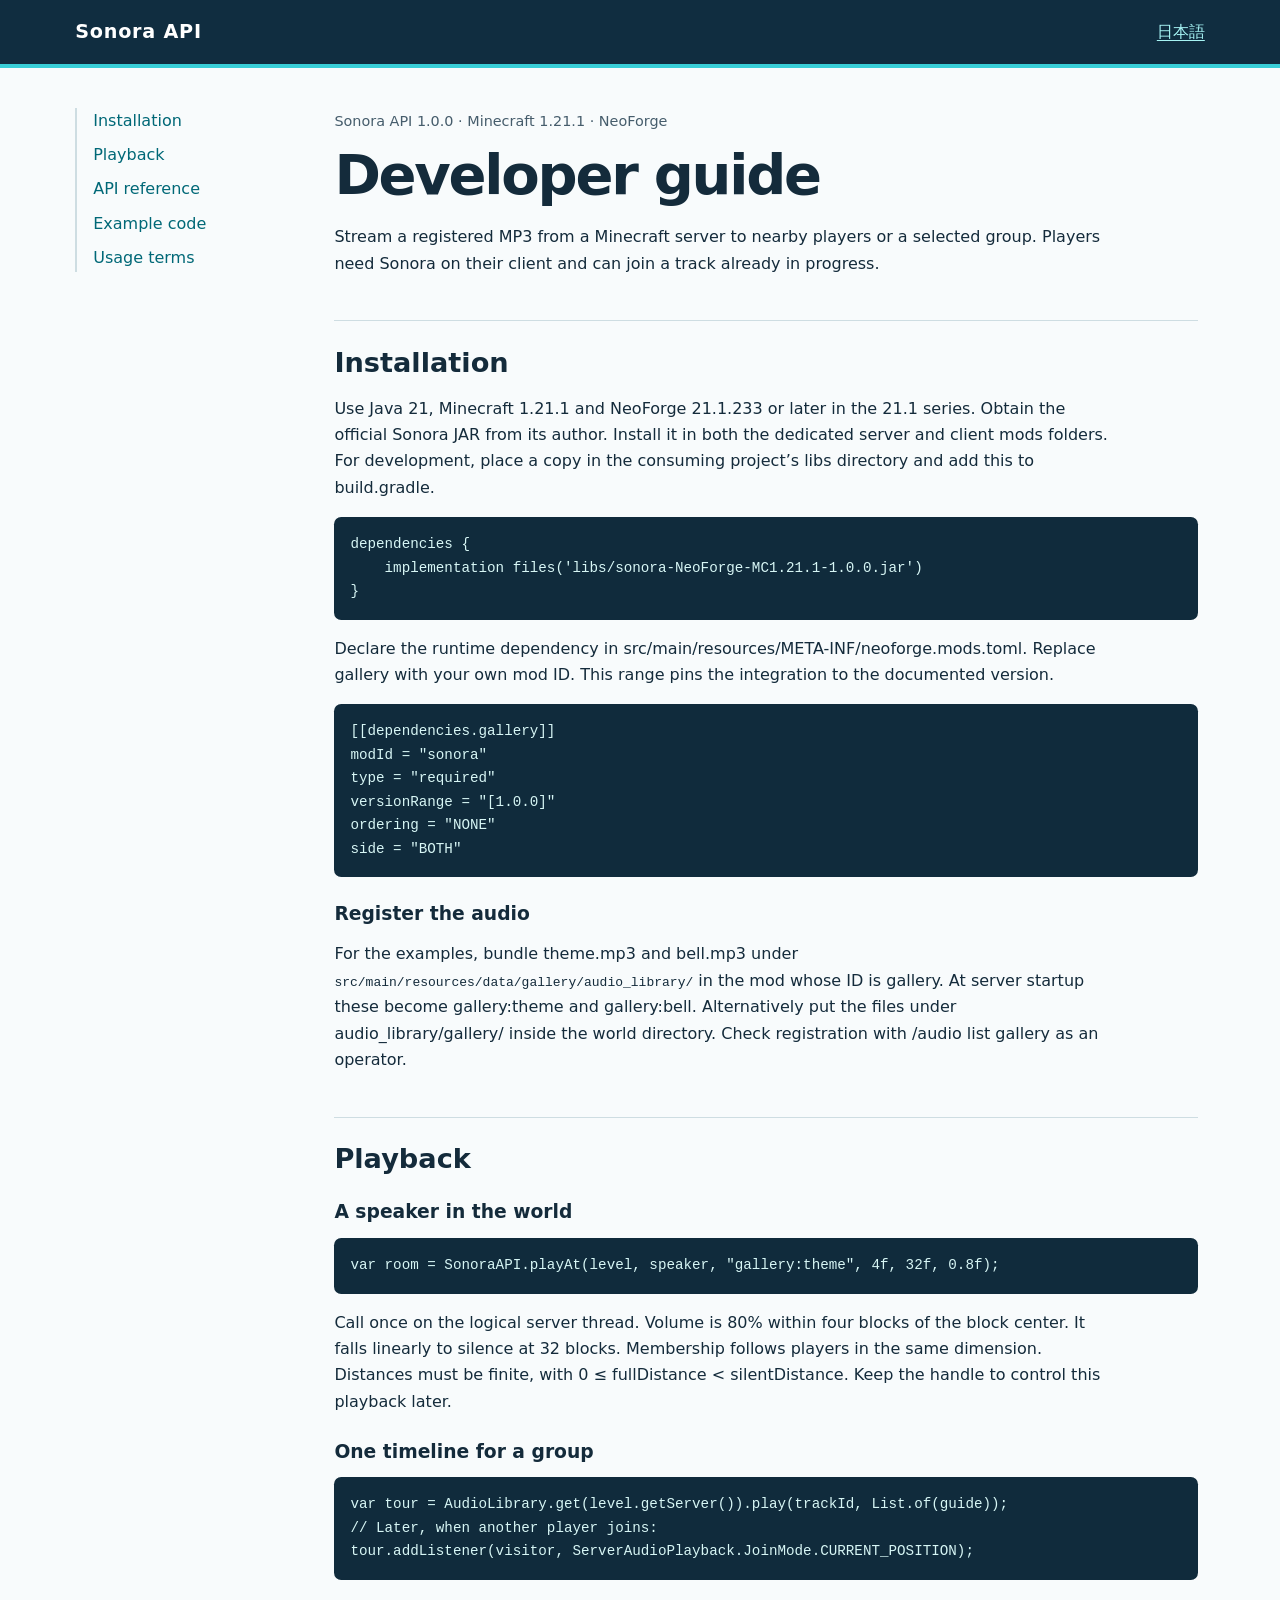
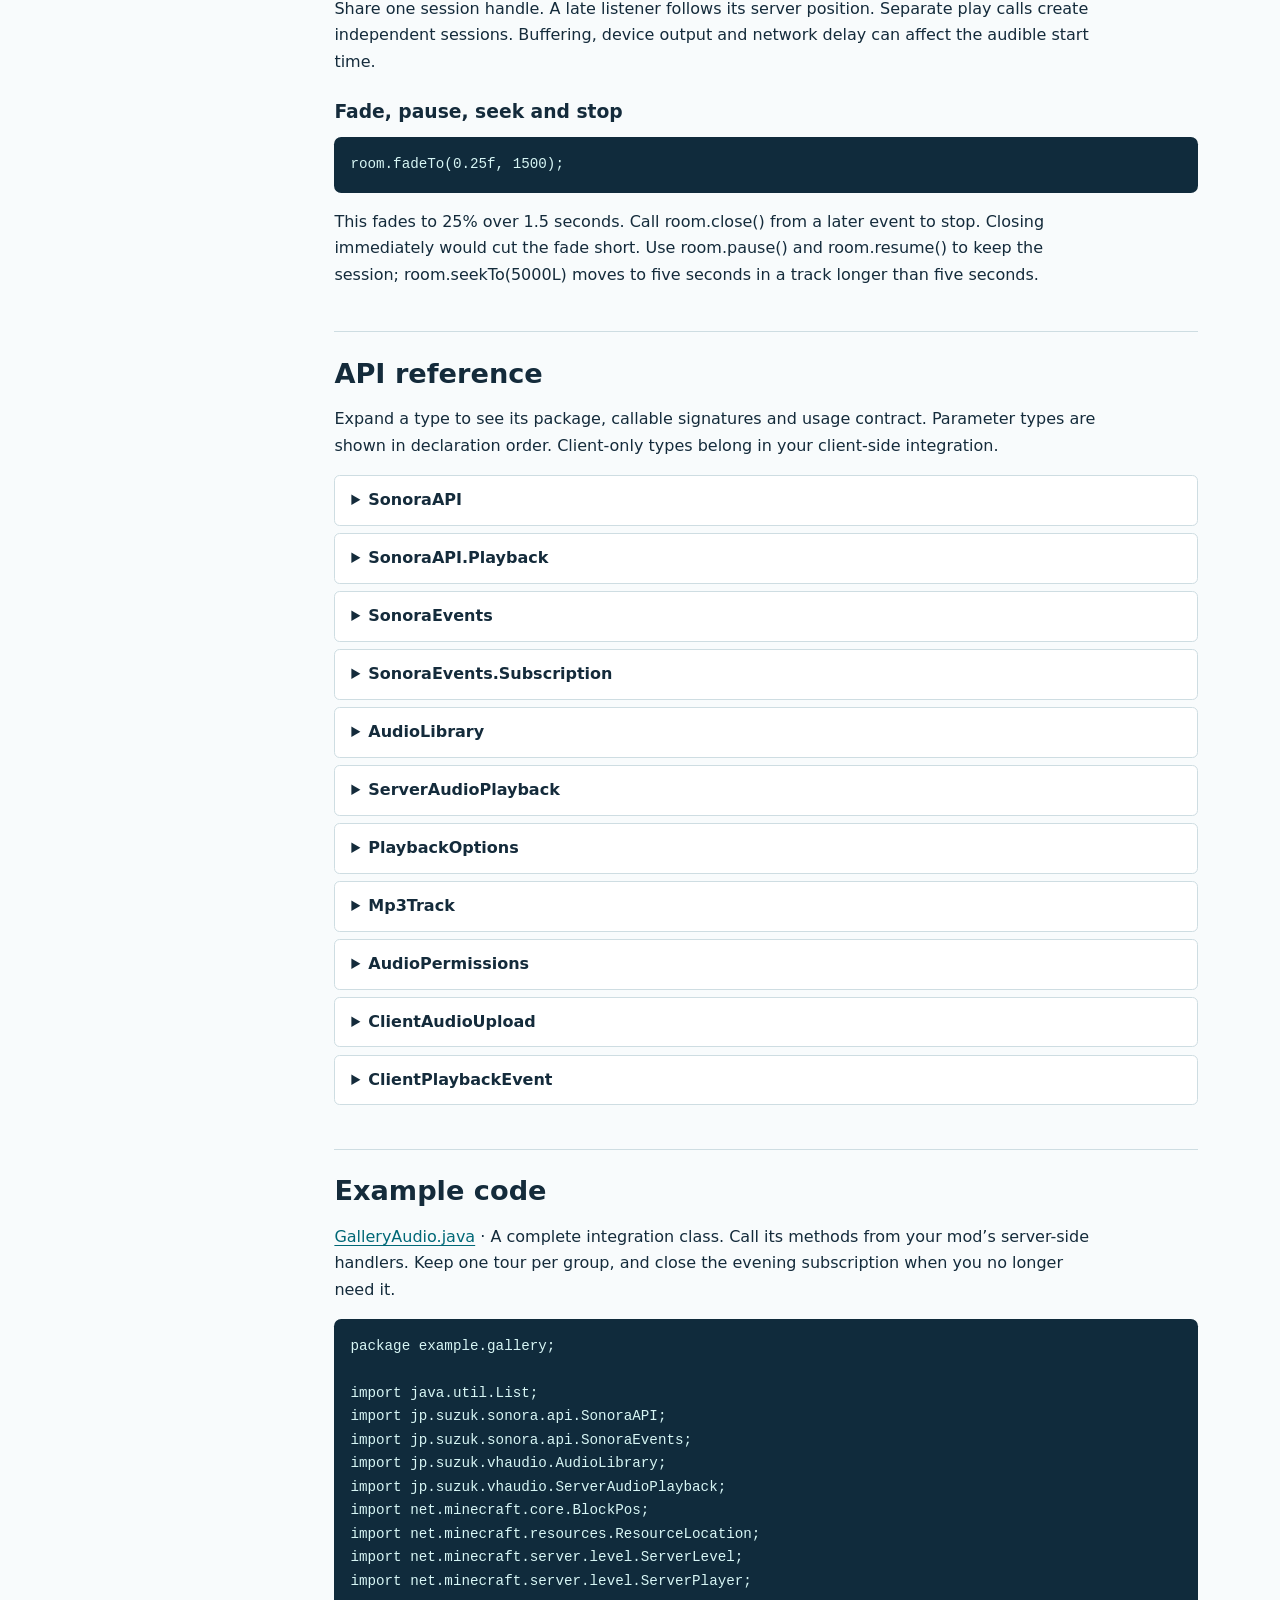
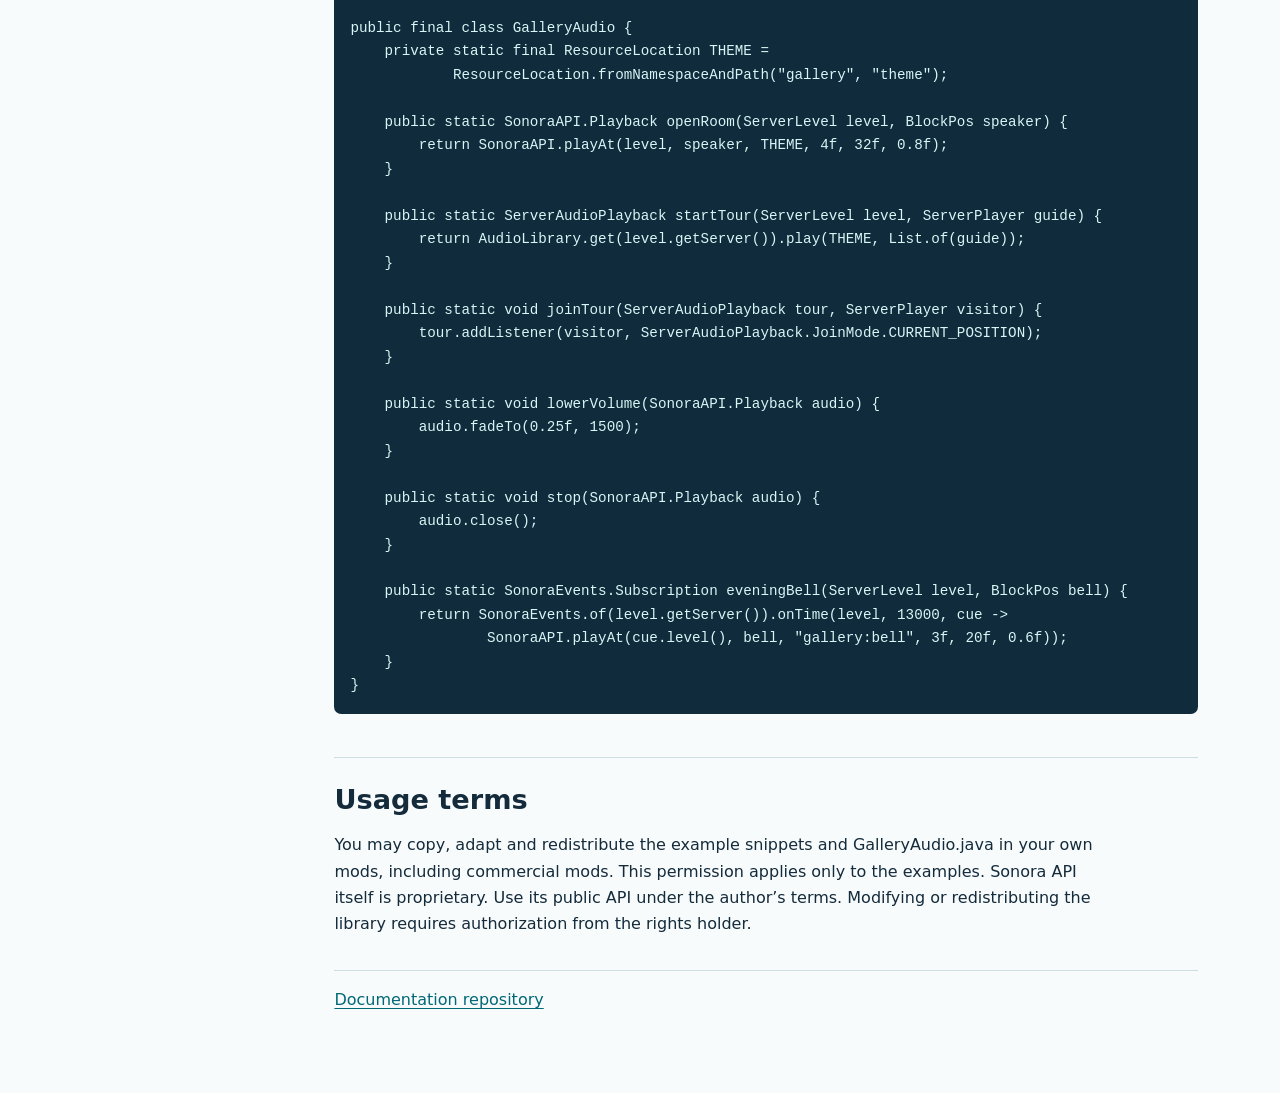
==== docs/index.html @ 4fa34642 "Document Sonora API 1.0.0 for NeoForge in English and Japanese" ====
<!doctype html>
<html lang="en"><head><meta charset="utf-8"><meta name="viewport" content="width=device-width,initial-scale=1"><title>Sonora API · Developer documentation</title><link rel="stylesheet" href="style.css"><link rel="alternate" hreflang="ja" href="ja.html"></head>
<body><a class="skip" href="#main">Skip to content</a><header><div><strong>Sonora API</strong><a lang="ja" href="ja.html">日本語</a></div></header><div class="layout"><nav aria-label="Contents"><a href="#install">Installation</a><a href="#play">Playback</a><a href="#reference">API reference</a><a href="#example">Example code</a><a href="#terms">Usage terms</a></nav><main id="main"><small>Sonora API 1.0.0 · Minecraft 1.21.1 · NeoForge</small><h1>Developer guide</h1><p>Stream a registered MP3 from a Minecraft server to nearby players or a selected group. Players need Sonora on their client and can join a track already in progress.</p>
<h2 id="install">Installation</h2><p>Use Java 21, Minecraft 1.21.1 and NeoForge 21.1.233 or later in the 21.1 series. Obtain the official Sonora JAR from its author. Install it in both the dedicated server and client mods folders. For development, place a copy in the consuming project’s libs directory and add this to build.gradle.</p><pre tabindex="0"><code>dependencies {
    implementation files('libs/sonora-NeoForge-MC1.21.1-1.0.0.jar')
}</code></pre><p>Declare the runtime dependency in src/main/resources/META-INF/neoforge.mods.toml. Replace gallery with your own mod ID. This range pins the integration to the documented version.</p><pre tabindex="0"><code>[[dependencies.gallery]]
modId = "sonora"
type = "required"
versionRange = "[1.0.0]"
ordering = "NONE"
side = "BOTH"</code></pre>
<h3>Register the audio</h3><p>For the examples, bundle theme.mp3 and bell.mp3 under <code>src/main/resources/data/gallery/audio_library/</code> in the mod whose ID is gallery. At server startup these become gallery:theme and gallery:bell. Alternatively put the files under audio_library/gallery/ inside the world directory. Check registration with /audio list gallery as an operator.</p>
<h2 id="play">Playback</h2><h3>A speaker in the world</h3><pre tabindex="0"><code>var room = SonoraAPI.playAt(level, speaker, "gallery:theme", 4f, 32f, 0.8f);</code></pre><p>Call once on the logical server thread. Volume is 80% within four blocks of the block center. It falls linearly to silence at 32 blocks. Membership follows players in the same dimension. Distances must be finite, with 0 ≤ fullDistance < silentDistance. Keep the handle to control this playback later.</p>
<h3>One timeline for a group</h3><pre tabindex="0"><code>var tour = AudioLibrary.get(level.getServer()).play(trackId, List.of(guide));
// Later, when another player joins:
tour.addListener(visitor, ServerAudioPlayback.JoinMode.CURRENT_POSITION);</code></pre><p>Share one session handle. A late listener follows its server position. Separate play calls create independent sessions. Buffering, device output and network delay can affect the audible start time.</p>
<h3>Fade, pause, seek and stop</h3><pre tabindex="0"><code>room.fadeTo(0.25f, 1500);</code></pre><p>This fades to 25% over 1.5 seconds. Call room.close() from a later event to stop. Closing immediately would cut the fade short. Use room.pause() and room.resume() to keep the session; room.seekTo(5000L) moves to five seconds in a track longer than five seconds.</p>
<h2 id="reference">API reference</h2><p>Expand a type to see its package, callable signatures and usage contract. Parameter types are shown in declaration order. Client-only types belong in your client-side integration.</p><details><summary>SonoraAPI</summary><small>jp.suzuk.sonora.api.SonoraAPI</small><p>Choose a block position and a registered track ID (string or ResourceLocation). The final three floats are full-volume distance, silent distance and base volume. Use a ServerLevel on the server thread.</p><pre tabindex="0"><code>static SonoraAPI.Playback playAt(Level, BlockPos, String, float, float, float);
static SonoraAPI.Playback playAt(Level, BlockPos, ResourceLocation, float, float, float);</code></pre></details>
<details><summary>SonoraAPI.Playback</summary><small>jp.suzuk.sonora.api.SonoraAPI.Playback</small><p>Keep this handle across events. Pause and resume report a state change. Seek uses an absolute offset in milliseconds, from zero up to but excluding the track duration. Invalid offsets throw IllegalArgumentException. Close stops this session.</p><pre tabindex="0"><code>UUID id();
boolean pause();
boolean resume();
boolean seekTo(long);
void setVolume(float);
void fadeTo(float, int);
void close();</code></pre></details>
<details><summary>SonoraEvents</summary><small>jp.suzuk.sonora.api.SonoraEvents</small><p>Register on the server thread after startup. TimeCue exposes level, tickOfDay and dayTime. A forward crossing of the chosen tick (0–23999) fires once per update, even across sleep. StructureCue exposes level, player, structure, boundary (ENTER / EXIT) and position. Structure pieces are sampled every five ticks in loaded chunks, so short visits may be missed. MobCue exposes level, mob, action (ADDED / DEATH) and position. ADDED excludes disk loads. DimensionCue exposes player, from and to.</p><pre tabindex="0"><code>static SonoraEvents of(MinecraftServer);
SonoraEvents.Subscription onTime(ServerLevel, int, Consumer&lt;SonoraEvents.TimeCue&gt;);
SonoraEvents.Subscription onStructure(ServerLevel, ResourceLocation, Consumer&lt;SonoraEvents.StructureCue&gt;);
SonoraEvents.Subscription onMob(EntityType&lt;? extends Mob&gt;, SonoraEvents.MobAction, Consumer&lt;SonoraEvents.MobCue&gt;);
SonoraEvents.Subscription onDimensionChange(Consumer&lt;SonoraEvents.DimensionCue&gt;);</code></pre></details>
<details><summary>SonoraEvents.Subscription</summary><small>jp.suzuk.sonora.api.SonoraEvents.Subscription</small><p>Close on the server thread to unsubscribe. Subscriptions expire at server shutdown.</p><pre tabindex="0"><code>void close();</code></pre></details>
<details><summary>AudioLibrary</summary><small>jp.suzuk.vhaudio.AudioLibrary</small><p>One catalog per server. info returns null for an unknown ID. TrackInfo exposes id, durationMillis, bytes and stored. source returns MOD_BUNDLE, WORLD_FILE or RUNTIME and rejects unknown IDs. Bundled tracks are read-only. Duplicate registration fails. registerPersistent returns a completion stage; keep the local file readable until it completes and never block the server thread waiting for it. delete also removes a world-backed file.</p><pre tabindex="0"><code>void setPlaybackDefaults(String, PlaybackOptions);
AudioLibrary.TrackSource source(ResourceLocation);
AudioLibrary.TrackInfo info(ResourceLocation);
boolean delete(ResourceLocation) throws IOException;
static AudioLibrary get(MinecraftServer);
Set&lt;ResourceLocation&gt; ids();
CompletionStage&lt;ResourceLocation&gt; registerPersistent(ResourceLocation, Path);
void register(ResourceLocation, Mp3Track);
ServerAudioPlayback play(ResourceLocation, Collection&lt;ServerPlayer&gt;);
ServerAudioPlayback playAt(ServerLevel, BlockPos, ResourceLocation, float, float, float);
ServerAudioPlayback play(ResourceLocation, Collection&lt;ServerPlayer&gt;, PlaybackOptions);</code></pre></details>
<details><summary>ServerAudioPlayback</summary><small>jp.suzuk.vhaudio.ServerAudioPlayback</small><p>Use CURRENT_POSITION for a late listener on the shared timeline. FROM_START returns a separate session for that player. Snapshot exposes sessionId, namespace, trackId (optional), phase, positionMillis, durationMillis, looping and listeners. Phases are PREPARING, PLAYING, PAUSED and ENDED. completion reports FINISHED, STOPPED or SERVER_STOPPING on the server timeline; client audio output may finish later.</p><pre tabindex="0"><code>static ServerAudioPlayback start(MinecraftServer, Mp3Track);
String namespace();
static ServerAudioPlayback start(MinecraftServer, Mp3Track, String, PlaybackOptions);
UUID id();
float volume();
void setVolume(float);
void fadeTo(float, int);
ServerAudioPlayback addListener(ServerPlayer, ServerAudioPlayback.JoinMode);
ServerAudioPlayback.Snapshot snapshot();
static List&lt;ServerAudioPlayback.Snapshot&gt; sessions(MinecraftServer);
CompletionStage&lt;ServerAudioPlayback.EndReason&gt; completion();
boolean pause();
boolean resume();
boolean seekTo(long);
static Optional&lt;ServerAudioPlayback&gt; find(MinecraftServer, UUID);
void addListener(ServerPlayer);
void removeListener(ServerPlayer);
void close();</code></pre></details>
<details><summary>PlaybackOptions</summary><small>jp.suzuk.vhaudio.PlaybackOptions</small><p>Constructor order: category, volume (0–1), attenuation function, prebuffer (100–3000 ms), late tolerance (0–10000 ms, or −1 to keep late audio), loop. DEFAULT uses MUSIC, 1, GLOBAL, 1000, 250 and false. linear uses a dimension, center and two distances in blocks.</p><pre tabindex="0"><code>static final ToDoubleFunction&lt;ServerPlayer&gt; GLOBAL;
static final PlaybackOptions DEFAULT;
PlaybackOptions(SoundSource, float, ToDoubleFunction&lt;ServerPlayer&gt;, int, int, boolean);
static ToDoubleFunction&lt;ServerPlayer&gt; linear(ResourceKey&lt;Level&gt;, Vec3, double, double);
SoundSource category();
float volume();
ToDoubleFunction&lt;ServerPlayer&gt; attenuation();
int prebufferMillis();
int lateToleranceMillis();
boolean loop();</code></pre></details>
<details><summary>Mp3Track</summary><small>jp.suzuk.vhaudio.Mp3Track</small><p>Load a local MP3 off the server thread. Register the result on the server thread. Duration is in milliseconds.</p><pre tabindex="0"><code>static Mp3Track load(Path) throws IOException;
long durationMillis();</code></pre></details>
<details><summary>AudioPermissions</summary><small>jp.suzuk.vhaudio.AudioPermissions</small><p>Register a command permission policy per namespace. Actions are VIEW, PLAY, CONTROL, DELETE and UPLOAD. A custom policy replaces the default for that namespace, including console requests. Check authorization at your own player-facing entry points.</p><pre tabindex="0"><code>static void register(String, BiPredicate&lt;CommandSourceStack, AudioPermissions.Action&gt;);
static boolean allowed(CommandSourceStack, String, AudioPermissions.Action);</code></pre></details>
<details><summary>ClientAudioUpload</summary><small>jp.suzuk.vhaudio.ClientAudioUpload</small><p>Client only. Submit a user-selected local file and track ID on the client thread. Handle success or failure through the completion stage. Requires server upload permission.</p><pre tabindex="0"><code>static CompletionStage&lt;ResourceLocation&gt; upload(Path, ResourceLocation);</code></pre></details>
<details><summary>ClientPlaybackEvent</summary><small>jp.suzuk.vhaudio.ClientPlaybackEvent</small><p>Client only. Subscribe on NeoForge.EVENT_BUS. States are WAITING, OUTPUT_STARTED, REBUFFERING, RECOVERED, ENDED, STOPPED and FAILED. Read detail for failure information.</p><pre tabindex="0"><code>UUID session();
ClientPlaybackEvent.State state();
long positionMillis();
String detail();</code></pre></details>
<h2 id="example">Example code</h2><p><a href="examples/GalleryAudio.java">GalleryAudio.java</a> · A complete integration class. Call its methods from your mod’s server-side handlers. Keep one tour per group, and close the evening subscription when you no longer need it.</p><pre tabindex="0"><code>package example.gallery;

import java.util.List;
import jp.suzuk.sonora.api.SonoraAPI;
import jp.suzuk.sonora.api.SonoraEvents;
import jp.suzuk.vhaudio.AudioLibrary;
import jp.suzuk.vhaudio.ServerAudioPlayback;
import net.minecraft.core.BlockPos;
import net.minecraft.resources.ResourceLocation;
import net.minecraft.server.level.ServerLevel;
import net.minecraft.server.level.ServerPlayer;

public final class GalleryAudio {
    private static final ResourceLocation THEME =
            ResourceLocation.fromNamespaceAndPath("gallery", "theme");

    public static SonoraAPI.Playback openRoom(ServerLevel level, BlockPos speaker) {
        return SonoraAPI.playAt(level, speaker, THEME, 4f, 32f, 0.8f);
    }

    public static ServerAudioPlayback startTour(ServerLevel level, ServerPlayer guide) {
        return AudioLibrary.get(level.getServer()).play(THEME, List.of(guide));
    }

    public static void joinTour(ServerAudioPlayback tour, ServerPlayer visitor) {
        tour.addListener(visitor, ServerAudioPlayback.JoinMode.CURRENT_POSITION);
    }

    public static void lowerVolume(SonoraAPI.Playback audio) {
        audio.fadeTo(0.25f, 1500);
    }

    public static void stop(SonoraAPI.Playback audio) {
        audio.close();
    }

    public static SonoraEvents.Subscription eveningBell(ServerLevel level, BlockPos bell) {
        return SonoraEvents.of(level.getServer()).onTime(level, 13000, cue -&gt;
                SonoraAPI.playAt(cue.level(), bell, "gallery:bell", 3f, 20f, 0.6f));
    }
}</code></pre>
<h2 id="terms">Usage terms</h2><p>You may copy, adapt and redistribute the example snippets and GalleryAudio.java in your own mods, including commercial mods. This permission applies only to the examples. Sonora API itself is proprietary. Use its public API under the author’s terms. Modifying or redistributing the library requires authorization from the rights holder.</p>
<footer><a href="https://github.com/Sam1361027-cyber/sonora-api-docs">Documentation repository</a></footer></main></div></body></html>
---- docs/style.css ----
:root{color-scheme:light;--ink:#142b3b;--muted:#465d6c;--accent:#006877;--edge:#cedde2;font:100%/1.65 "Segoe UI",system-ui,sans-serif;color:var(--ink);background:#f8fbfc}
*{box-sizing:border-box}body{margin:0}a{color:var(--accent);text-underline-offset:.2em}a:focus-visible,summary:focus-visible{outline:3px solid #ed8621;outline-offset:3px}
header{background:#102d40;color:white;border-bottom:4px solid #38ced7}header div,.layout{max-width:77rem;margin:auto;padding:1rem 4vw}header div{display:flex;align-items:center;justify-content:space-between;gap:1rem}header strong{letter-spacing:.04em;font-size:1.2rem}header a{color:#a6f4f4}
.layout{display:grid;grid-template-columns:13rem minmax(0,1fr);gap:4vw;padding-top:2.5rem;padding-bottom:5rem}nav{align-self:start;position:sticky;top:1.4rem;display:grid;gap:.5rem;border-left:2px solid var(--edge);padding-left:1rem}nav a{text-decoration:none}nav a:hover{text-decoration:underline}main{min-width:0;max-width:54rem}h1,h2,h3{line-height:1.2}h1{font-size:clamp(2rem,5vw,3.5rem);letter-spacing:-.04em;margin:.45rem 0 1rem}h2{font-size:1.7rem;border-top:1px solid var(--edge);margin:2.7rem 0 1rem;padding-top:1.6rem}h3{margin:1.6rem 0 .5rem}p{max-width:76ch}small{color:var(--muted);font-size:.9rem}pre{font: .89rem/1.65 Consolas,monospace;background:#102b3c;color:#d7f6f5;padding:1rem;border-radius:.45rem;overflow:auto;tab-size:4}code{overflow-wrap:anywhere}pre code{overflow-wrap:normal}details{background:white;border:1px solid var(--edge);padding:.7rem 1rem;border-radius:.35rem;margin:.45rem 0}summary{cursor:pointer;font-weight:650;overflow-wrap:anywhere}footer{border-top:1px solid var(--edge);margin-top:2rem;padding-top:1rem}.skip{position:absolute;left:-9999px}.skip:focus{left:1rem;background:white;padding:.5rem}
@media(max-width:48rem){.layout{display:block;padding-top:1rem}nav{position:static;display:flex;flex-wrap:wrap;gap:.35rem 1rem;border:0;padding:0 0 1rem;margin:0 0 1rem;border-bottom:1px solid var(--edge)}header div{padding-block:.65rem}}
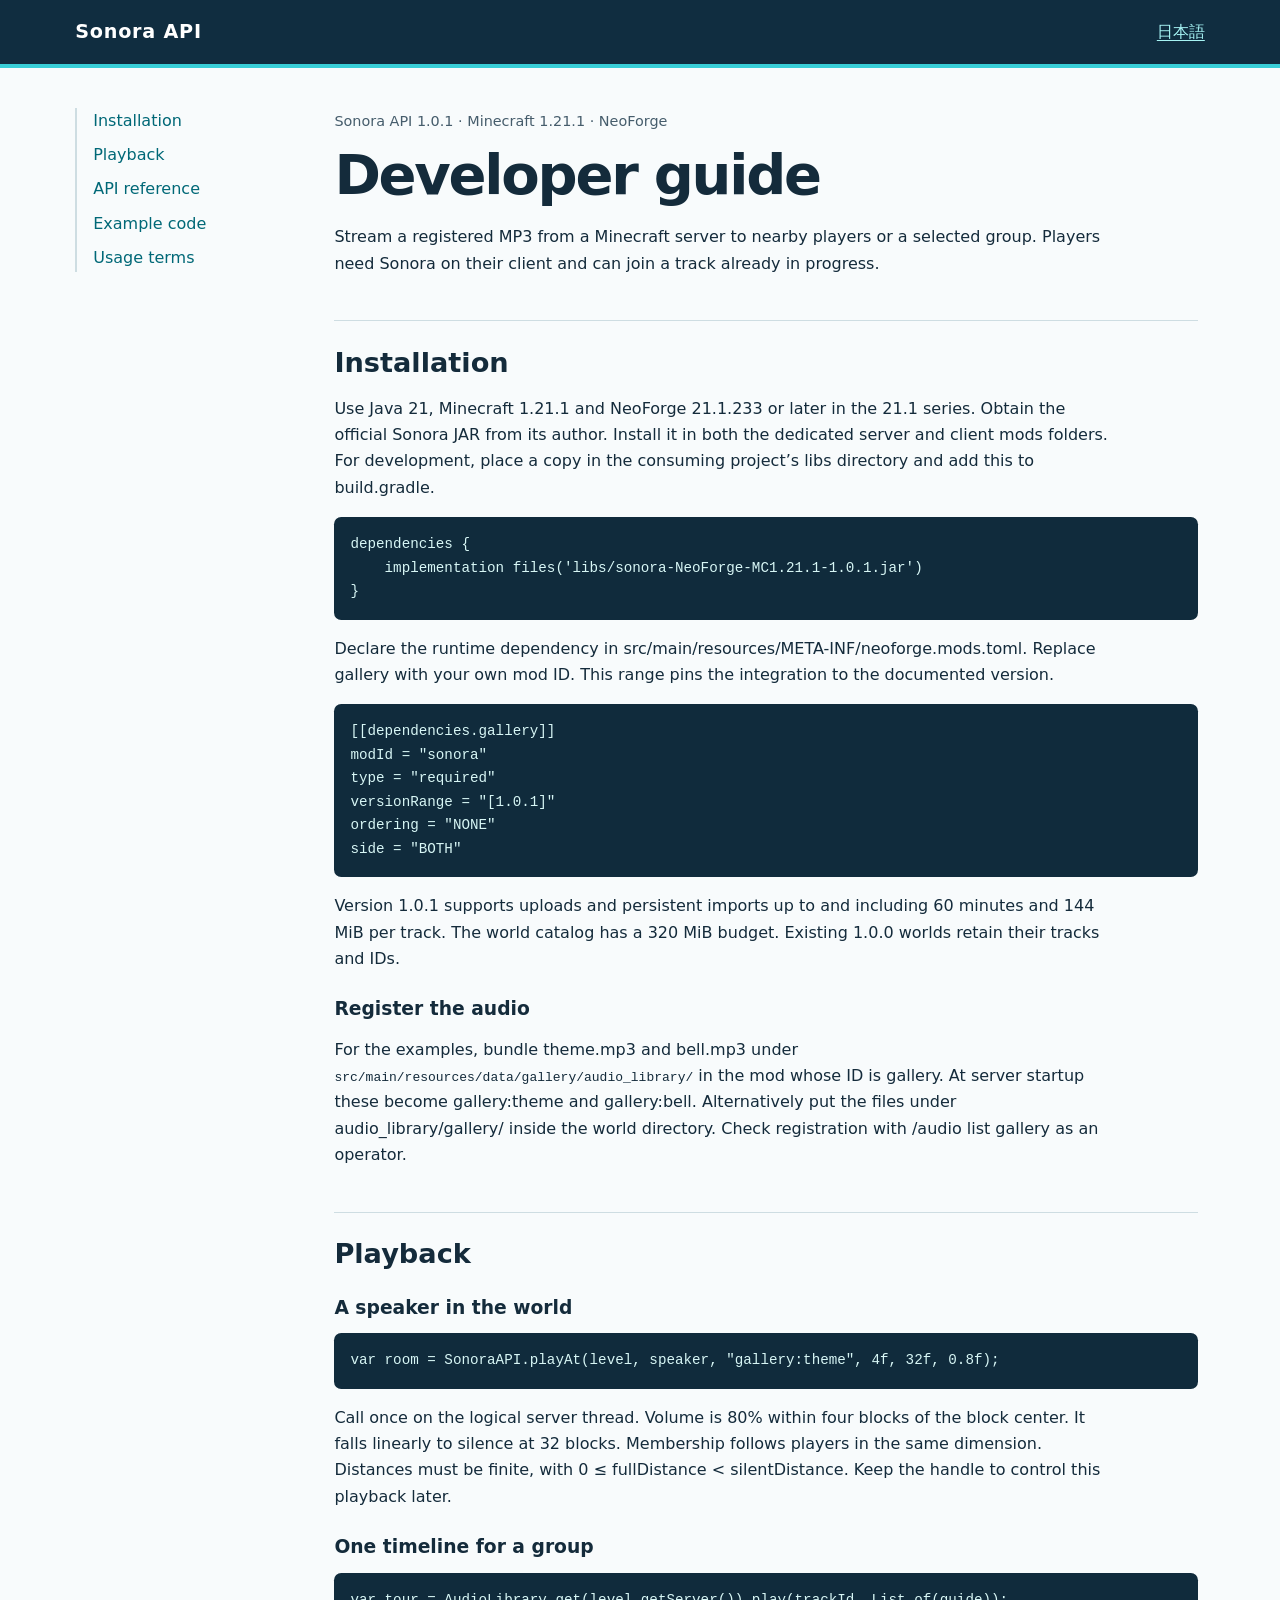
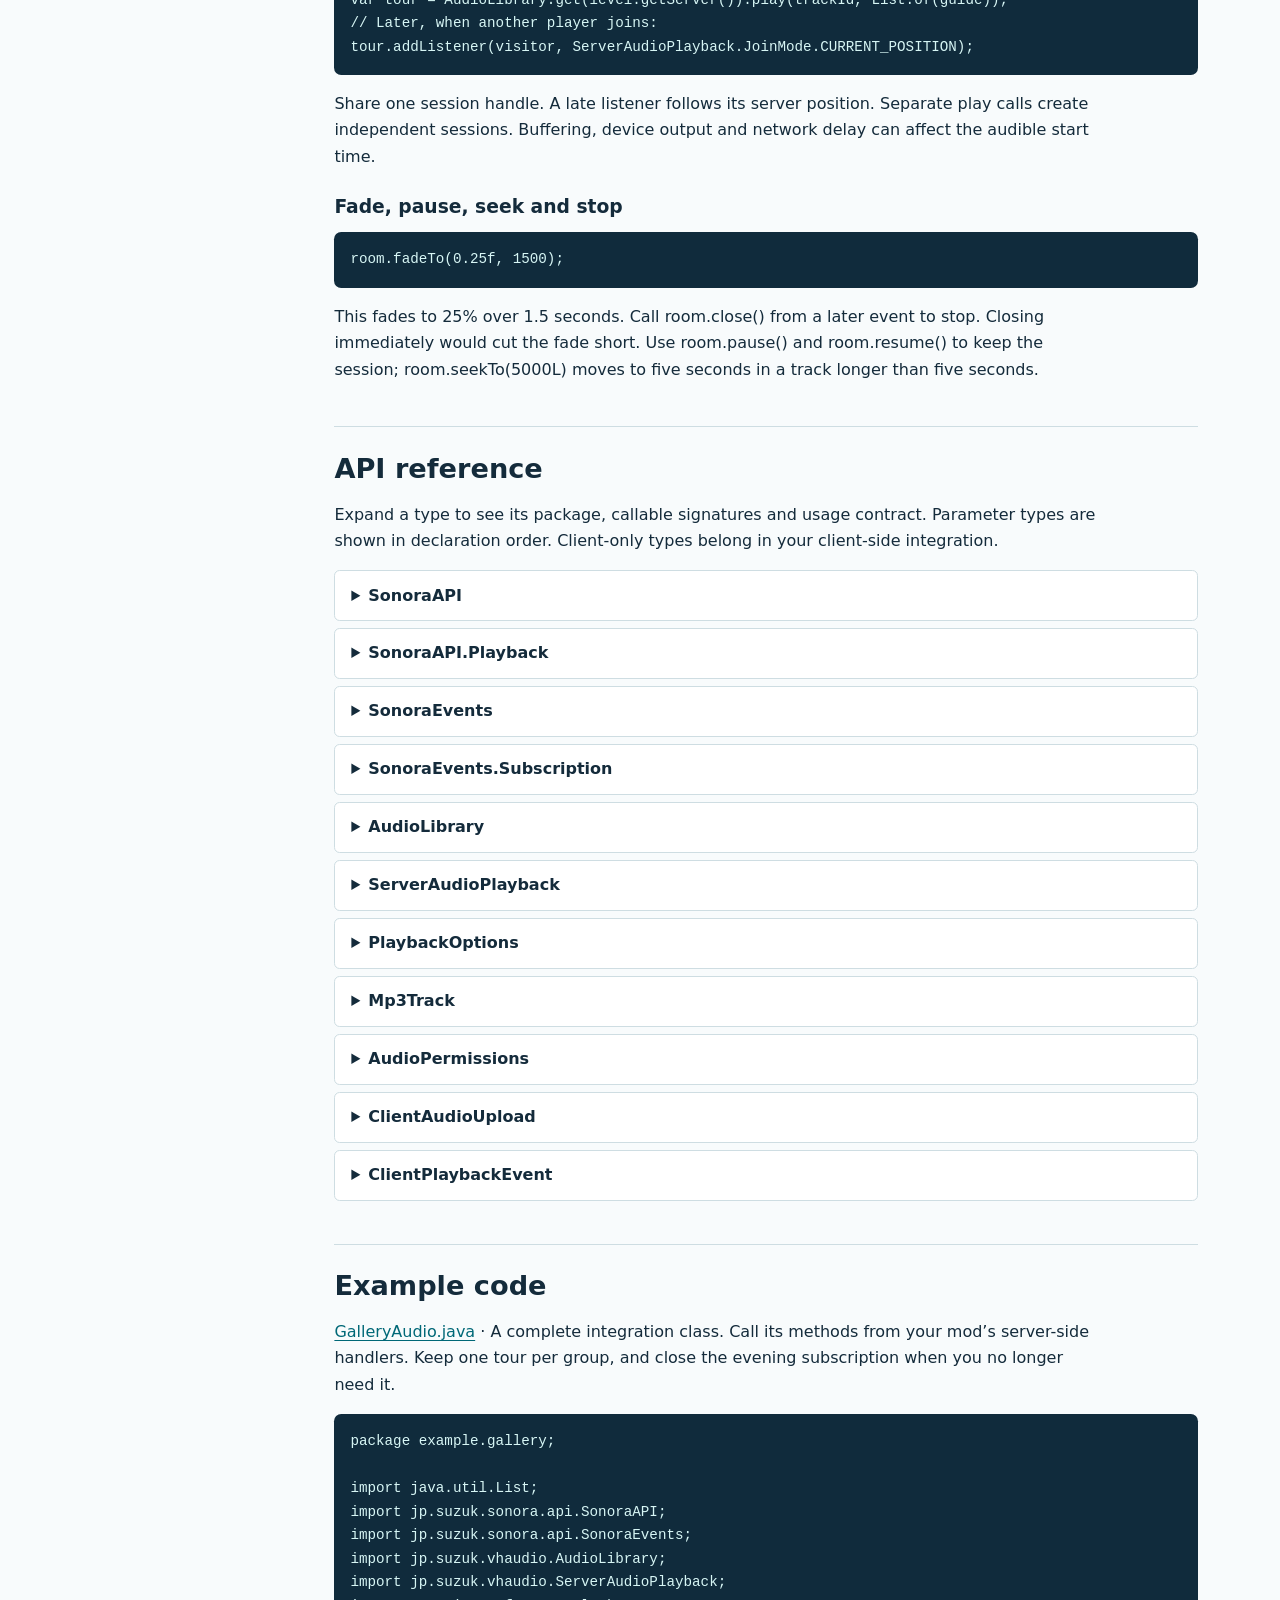
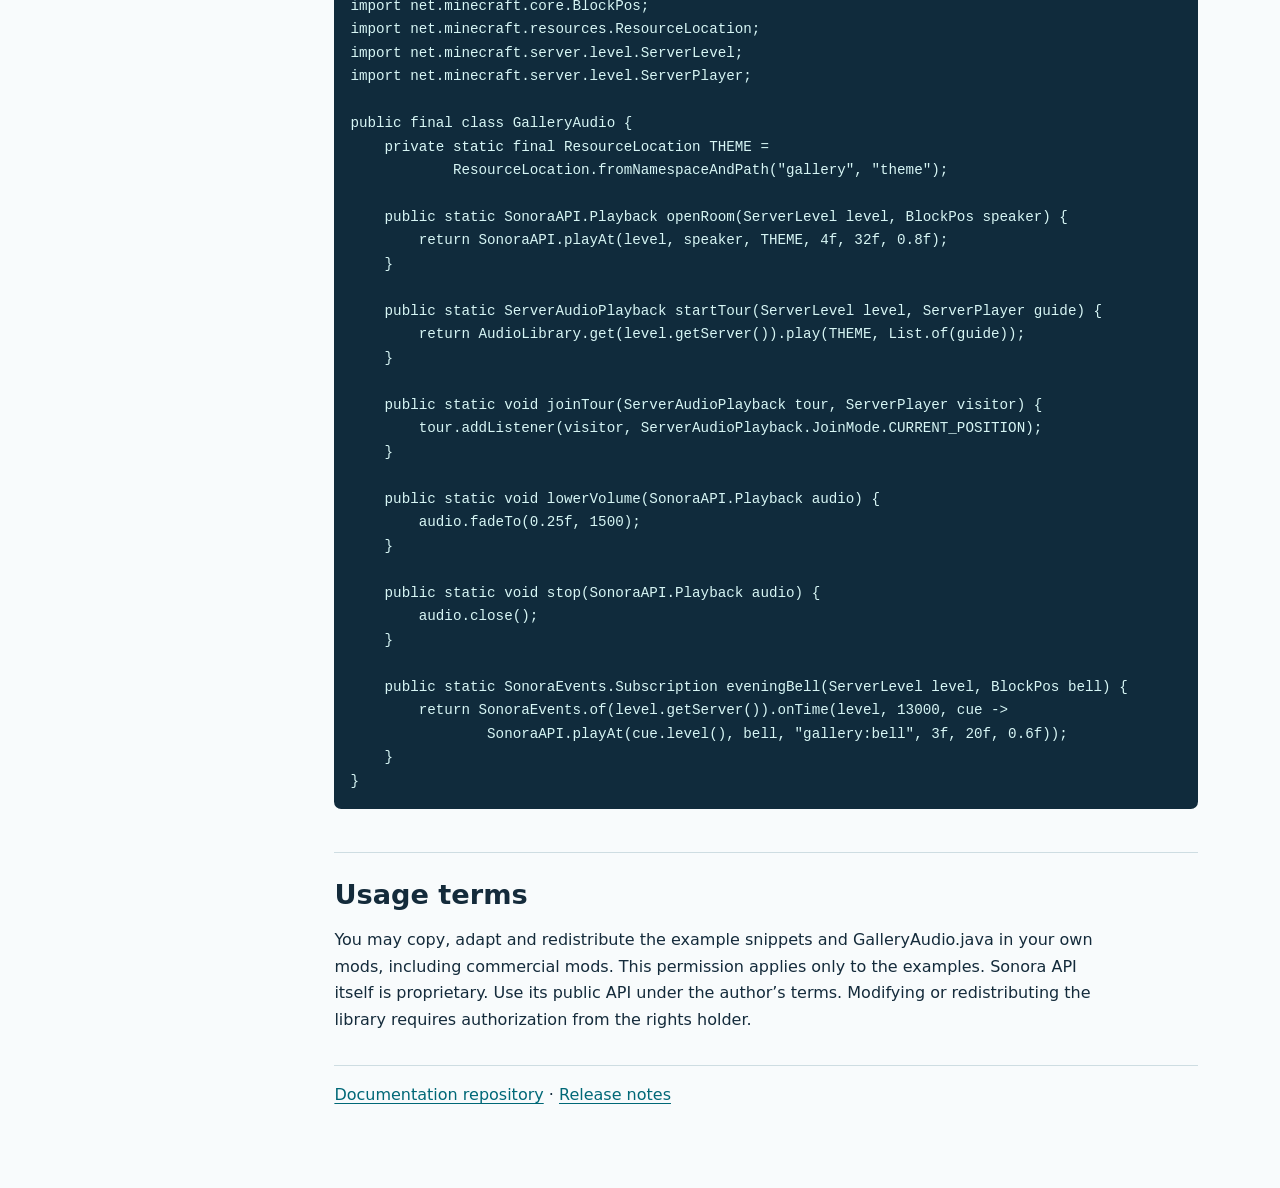
==== commit 03e05ec9: "Document Sonora API 1.0.1 one-hour tracks and performance" ====
--- a/docs/index.html
+++ b/docs/index.html
@@ -1,15 +1,15 @@
 <!doctype html>
 <html lang="en"><head><meta charset="utf-8"><meta name="viewport" content="width=device-width,initial-scale=1"><title>Sonora API · Developer documentation</title><link rel="stylesheet" href="style.css"><link rel="alternate" hreflang="ja" href="ja.html"></head>
-<body><a class="skip" href="#main">Skip to content</a><header><div><strong>Sonora API</strong><a lang="ja" href="ja.html">日本語</a></div></header><div class="layout"><nav aria-label="Contents"><a href="#install">Installation</a><a href="#play">Playback</a><a href="#reference">API reference</a><a href="#example">Example code</a><a href="#terms">Usage terms</a></nav><main id="main"><small>Sonora API 1.0.0 · Minecraft 1.21.1 · NeoForge</small><h1>Developer guide</h1><p>Stream a registered MP3 from a Minecraft server to nearby players or a selected group. Players need Sonora on their client and can join a track already in progress.</p>
+<body><a class="skip" href="#main">Skip to content</a><header><div><strong>Sonora API</strong><a lang="ja" href="ja.html">日本語</a></div></header><div class="layout"><nav aria-label="Contents"><a href="#install">Installation</a><a href="#play">Playback</a><a href="#reference">API reference</a><a href="#example">Example code</a><a href="#terms">Usage terms</a></nav><main id="main"><small>Sonora API 1.0.1 · Minecraft 1.21.1 · NeoForge</small><h1>Developer guide</h1><p>Stream a registered MP3 from a Minecraft server to nearby players or a selected group. Players need Sonora on their client and can join a track already in progress.</p>
 <h2 id="install">Installation</h2><p>Use Java 21, Minecraft 1.21.1 and NeoForge 21.1.233 or later in the 21.1 series. Obtain the official Sonora JAR from its author. Install it in both the dedicated server and client mods folders. For development, place a copy in the consuming project’s libs directory and add this to build.gradle.</p><pre tabindex="0"><code>dependencies {
-    implementation files('libs/sonora-NeoForge-MC1.21.1-1.0.0.jar')
+    implementation files('libs/sonora-NeoForge-MC1.21.1-1.0.1.jar')
 }</code></pre><p>Declare the runtime dependency in src/main/resources/META-INF/neoforge.mods.toml. Replace gallery with your own mod ID. This range pins the integration to the documented version.</p><pre tabindex="0"><code>[[dependencies.gallery]]
 modId = "sonora"
 type = "required"
-versionRange = "[1.0.0]"
+versionRange = "[1.0.1]"
 ordering = "NONE"
 side = "BOTH"</code></pre>
-<h3>Register the audio</h3><p>For the examples, bundle theme.mp3 and bell.mp3 under <code>src/main/resources/data/gallery/audio_library/</code> in the mod whose ID is gallery. At server startup these become gallery:theme and gallery:bell. Alternatively put the files under audio_library/gallery/ inside the world directory. Check registration with /audio list gallery as an operator.</p>
+<p>Version 1.0.1 supports uploads and persistent imports up to and including 60 minutes and 144 MiB per track. The world catalog has a 320 MiB budget. Existing 1.0.0 worlds retain their tracks and IDs.</p><h3>Register the audio</h3><p>For the examples, bundle theme.mp3 and bell.mp3 under <code>src/main/resources/data/gallery/audio_library/</code> in the mod whose ID is gallery. At server startup these become gallery:theme and gallery:bell. Alternatively put the files under audio_library/gallery/ inside the world directory. Check registration with /audio list gallery as an operator.</p>
 <h2 id="play">Playback</h2><h3>A speaker in the world</h3><pre tabindex="0"><code>var room = SonoraAPI.playAt(level, speaker, "gallery:theme", 4f, 32f, 0.8f);</code></pre><p>Call once on the logical server thread. Volume is 80% within four blocks of the block center. It falls linearly to silence at 32 blocks. Membership follows players in the same dimension. Distances must be finite, with 0 ≤ fullDistance < silentDistance. Keep the handle to control this playback later.</p>
 <h3>One timeline for a group</h3><pre tabindex="0"><code>var tour = AudioLibrary.get(level.getServer()).play(trackId, List.of(guide));
 // Later, when another player joins:
@@ -120,4 +120,4 @@
     }
 }</code></pre>
 <h2 id="terms">Usage terms</h2><p>You may copy, adapt and redistribute the example snippets and GalleryAudio.java in your own mods, including commercial mods. This permission applies only to the examples. Sonora API itself is proprietary. Use its public API under the author’s terms. Modifying or redistributing the library requires authorization from the rights holder.</p>
-<footer><a href="https://github.com/Sam1361027-cyber/sonora-api-docs">Documentation repository</a></footer></main></div></body></html>
+<footer><a href="https://github.com/Sam1361027-cyber/sonora-api-docs">Documentation repository</a> · <a href="https://github.com/Sam1361027-cyber/sonora-api-docs/blob/main/CHANGELOG.md">Release notes</a></footer></main></div></body></html>
